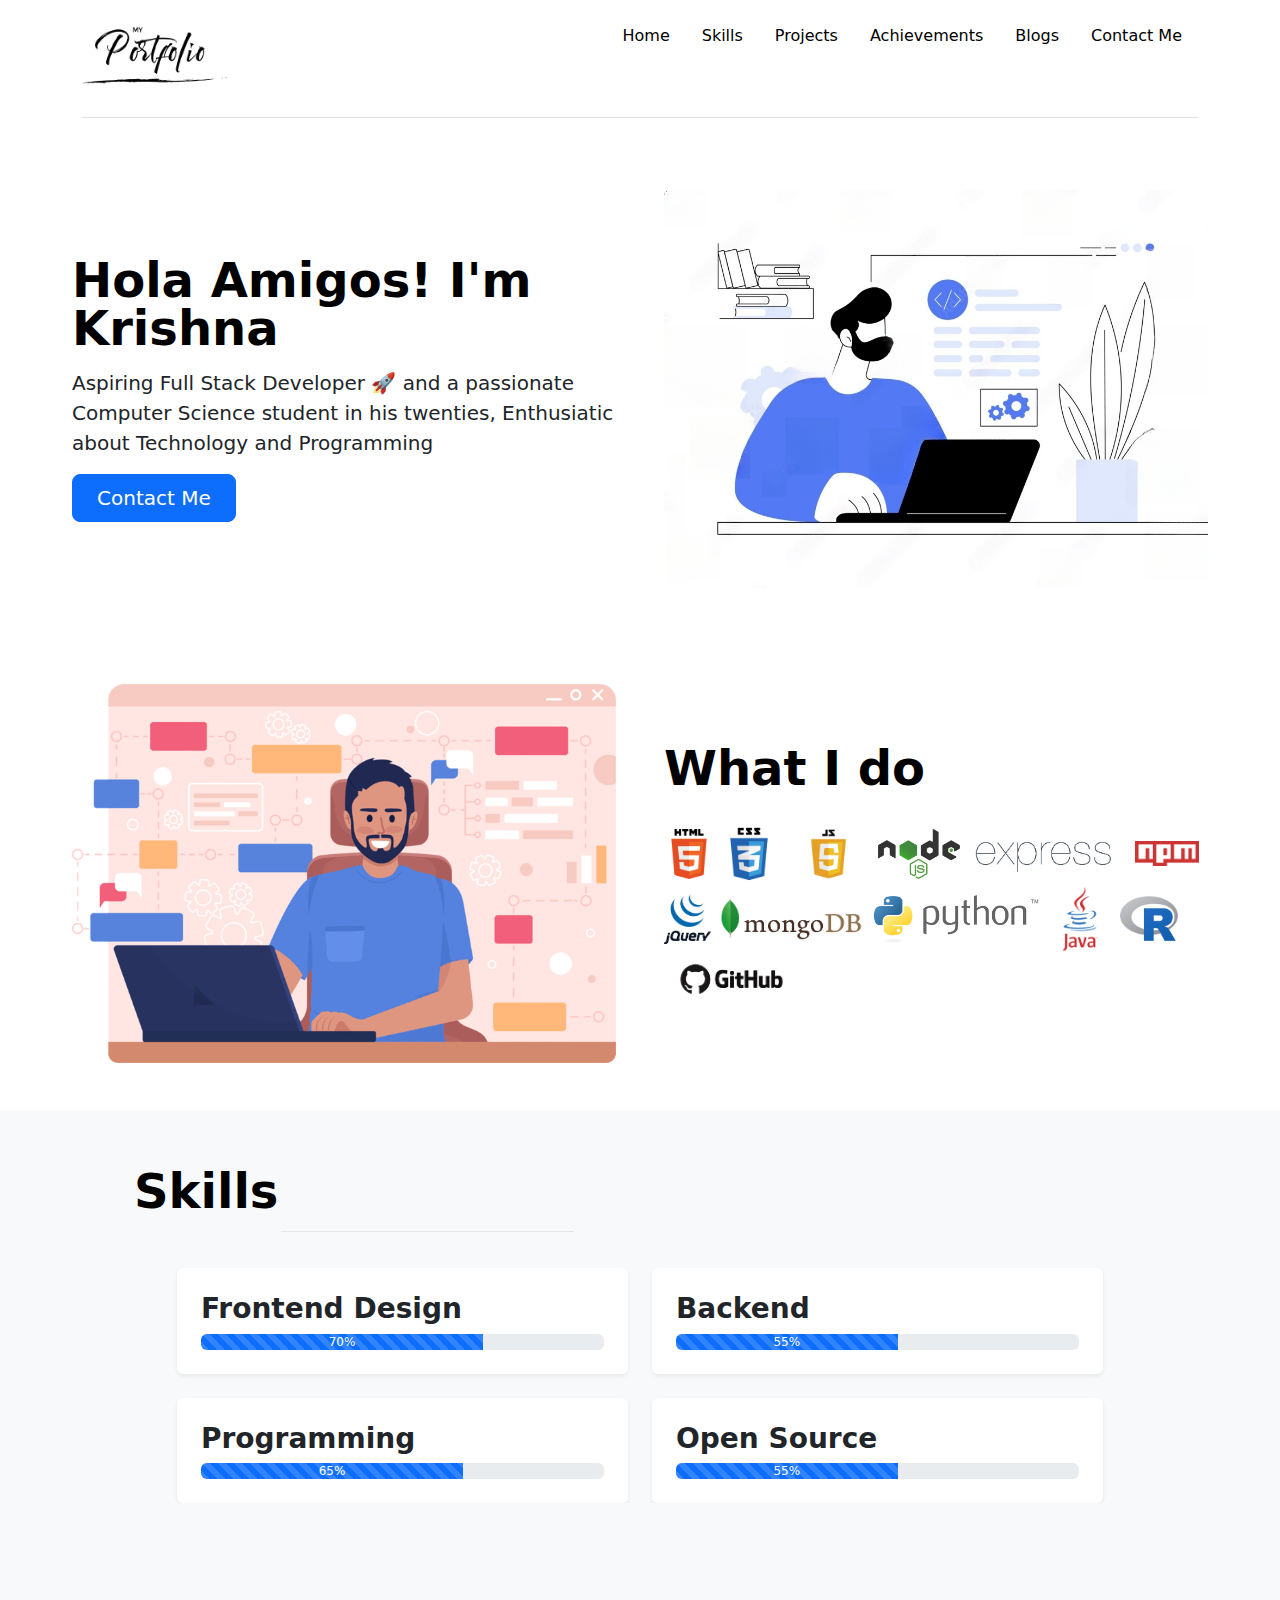
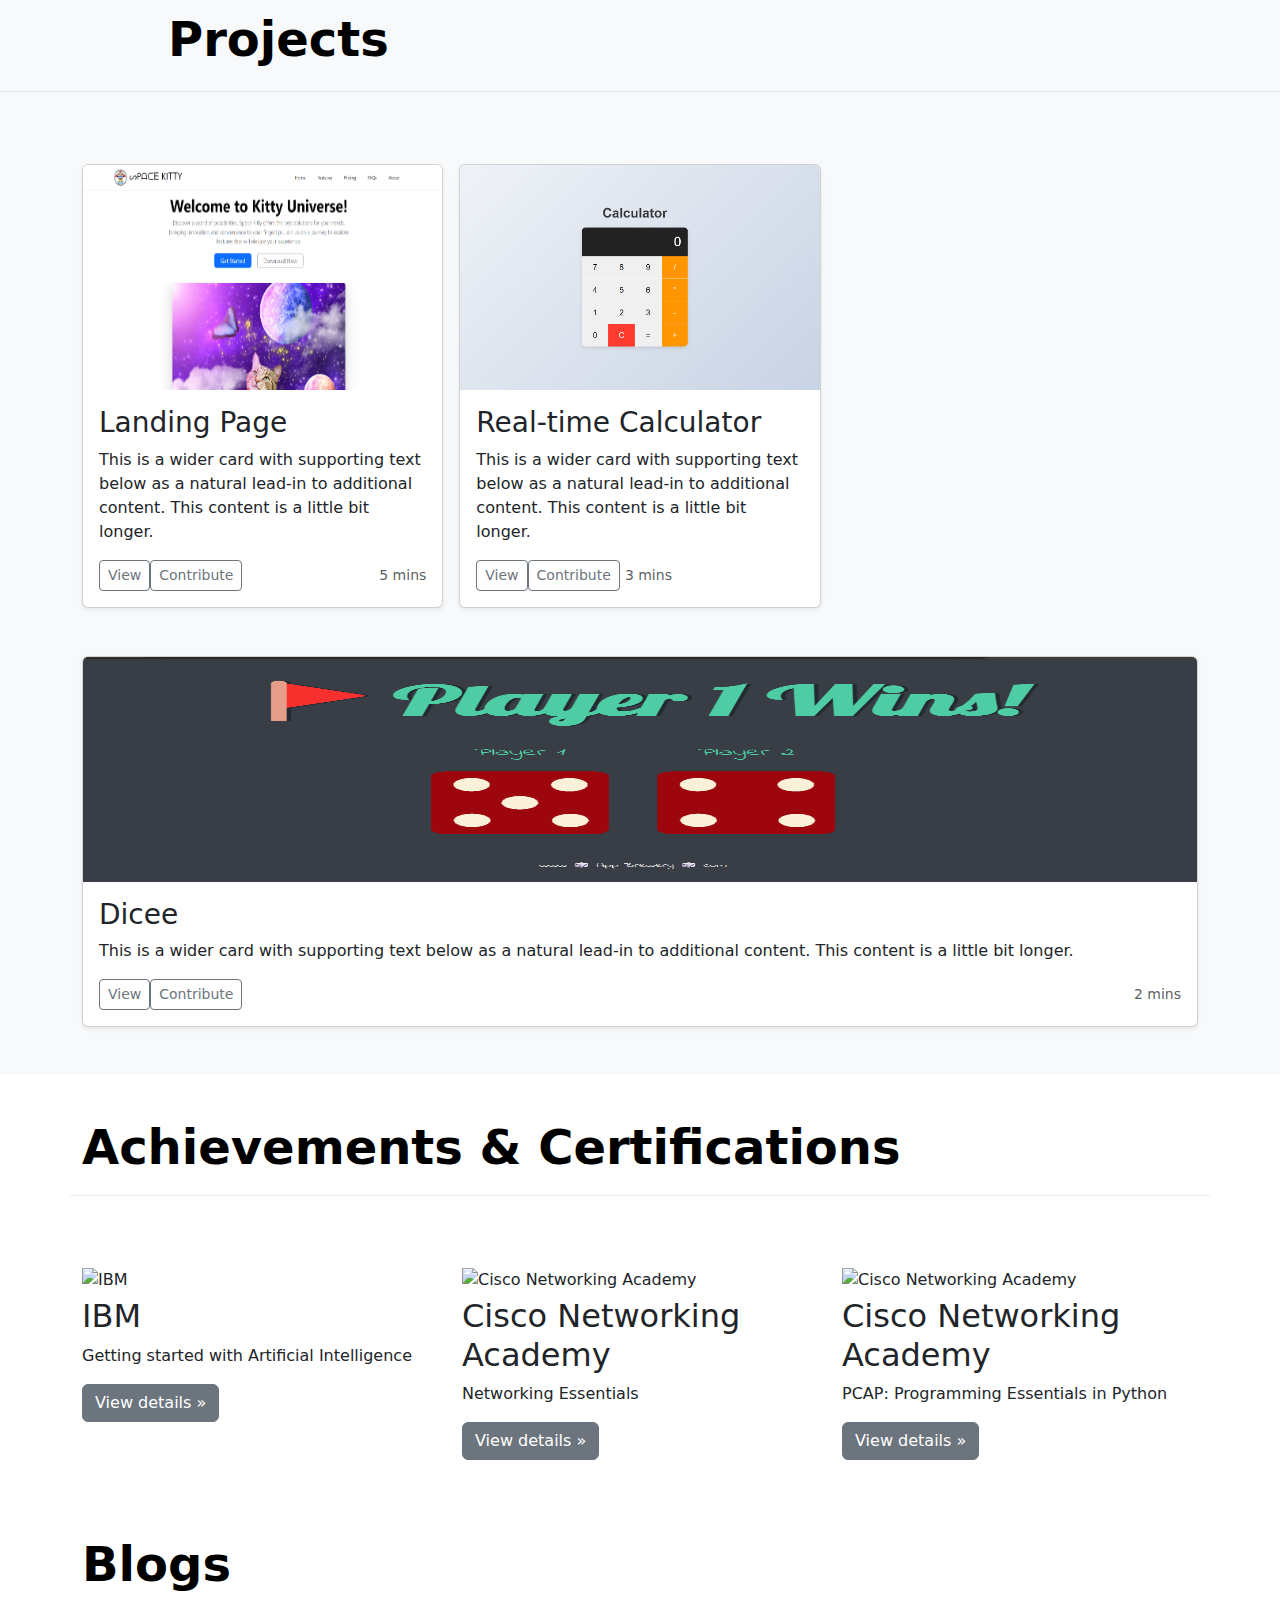
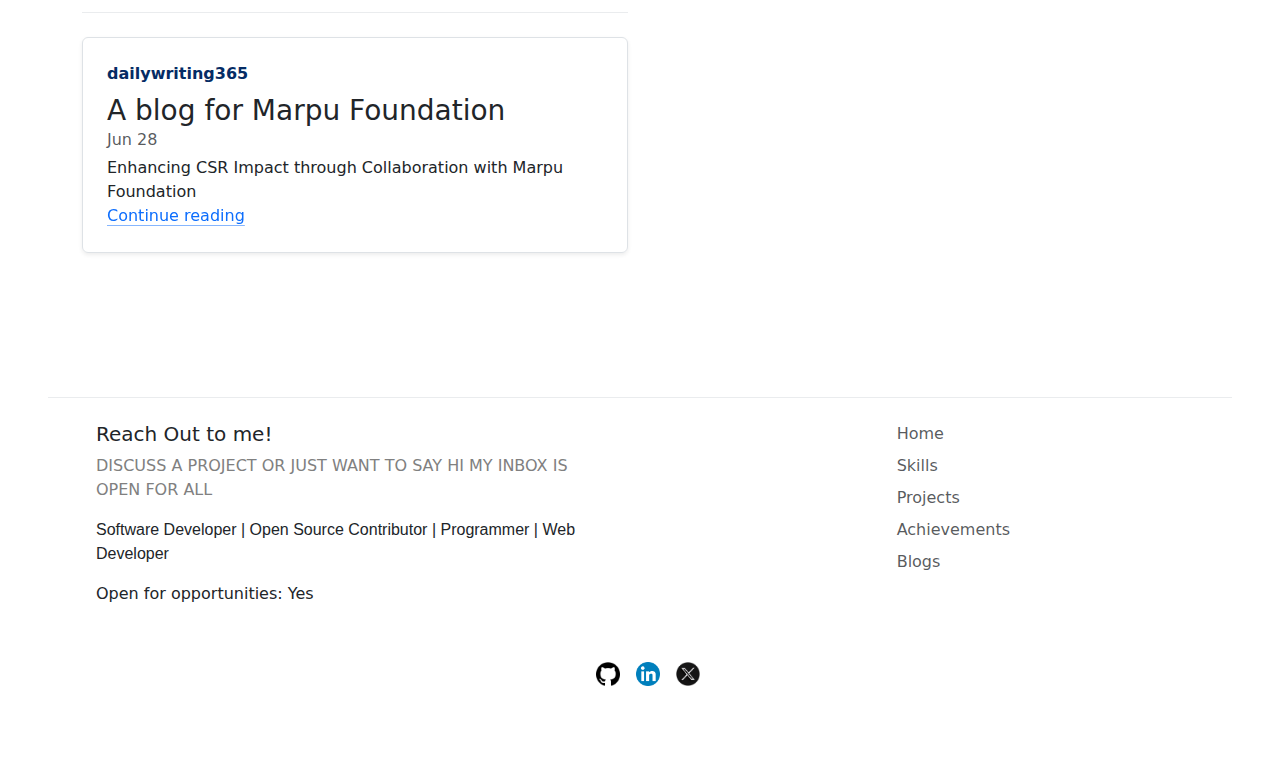
==== index.html @ 95e71a25 "Add files via upload" ====
<!DOCTYPE html>
<html lang="en">
    <head>
        <meta charset="UTF-8">
        <meta name="viewport" content="width=device-width, initial-scale=1.0">
        <title>Portfolio</title>
        <link href="https://cdn.jsdelivr.net/npm/bootstrap@5.3.3/dist/css/bootstrap.min.css" rel="stylesheet" integrity="sha384-QWTKZyjpPEjISv5WaRU9OFeRpok6YctnYmDr5pNlyT2bRjXh0JMhjY6hW+ALEwIH" crossorigin="anonymous">
        <link rel="stylesheet" href="styles.css">
        <link rel="stylesheet" href="https://unpkg.com/bs-brain@2.0.4/components/skills/skill-1/assets/css/skill-1.css">
</head>
<body>
    <!-- Header  contact me SEE MY RESUME -->
    <div class="container">
        <header class="d-flex flex-wrap justify-content-center py-3 mb-4 border-bottom">
          <a href="/" class="d-flex align-items-center mb-3 mb-md-0 me-md-auto link-body-emphasis text-decoration-none">
            <!-- <svg class="bi me-2" width="40" height="32"><use xlink:href="assets/"></use></svg> -->
            <img class="bi me-2 portfolio" width="145" height="85" src="assets/download.png" alt="">
            <!-- <span class="fs-4">Krishna Chaitanya</span> -->
          </a>
    
          <ul class="nav nav-pills">
            <li class="nav-item"><a href="#" class="nav-link" aria-current="page" style="color: black;">Home</a></li>
            <li class="nav-item"><a href="#Skills" class="nav-link"  style="color: black;">Skills</a></li>
            <li class="nav-item"><a href="#Projects" class="nav-link"  style="color: black;">Projects</a></li>
            <li class="nav-item"><a href="#Achievements" class="nav-link"  style="color: black;">Achievements</a></li>
            <li class="nav-item"><a href="#Blogs" class="nav-link"  style="color: black;">Blogs</a></li>
            <li class="nav-item"><a href="#Footer" class="nav-link"  style="color: black;">Contact Me</a></li>

          </ul>
        </header>
      </div>
    
    <!-- Intro -->
    <div class="row flex-lg-row-reverse align-items-center g-5 py-0 m-5 mt-0">
      <div class="col-10 col-sm-8 col-lg-6">
        <img src="assets/1000_F_599337634_scSPGiEKn1aaDpLxeMdJKP1WFZZHC1vS-transformed.jpeg" class="d-block mx-lg-auto img-fluid" alt="Bootstrap Themes" width="700" height="500" loading="lazy">
      </div>
      <div class="col-lg-6">
        <h1 class="display-5 fw-bold text-body-emphasis lh-1 mb-3"> Hola Amigos! I'm Krishna </h1>
        <p class="lead">Aspiring Full Stack Developer 🚀 and a passionate Computer Science student in his twenties, Enthusiatic about Technology and Programming  </p>
        <div class="d-grid gap-2 d-md-flex justify-content-md-start">
          <a href="#Footer"><button type="button" class="btn btn-primary btn-lg px-4 me-md-2" >Contact Me</button></a>
         <a href="resume.html"></a> 
        </div>
      </div>
    </div>

    <!-- What I do -->
    <div class="row flex-lg-row align-items-center g-5 py-0 m-5 mt-0 " id="Skills" >
      <div class="col-10 col-sm-8 col-lg-6">
        <img src="assets/Workday-Adaptive-planning.png" class="d-block mx-lg-auto img-fluid" alt="Bootstrap Themes" width="700" height="500" loading="lazy">
      </div>
      <div class="col-lg-6">
        <h1 class="display-5 fw-bold text-body-emphasis lh-1 mb-3"> What I do</h1>
        <!-- <p class="lead">Aspiring Full Stack Developer 🚀 and a passionate Computer Science student in his twenties, Enthusiatic about Technology and Programming  </p> -->
        <div class="d-grid gap-2 d-md-flex justify-content-md-start">
          <!-- <button type="button" class="btn btn-primary btn-lg px-4 me-md-2">Contact Me</button> -->
           <div class="webs mt-3"> 
            <img width="" height="50" src="assets/HTML5_logo_and_wordmark.svg.png" alt="">
            <img width="" height="60" src="assets/css3-logo-png-transparent.png" alt="">
            <img width="" height="50" src="assets/JavaScript-Logo.png" alt="">
            <img width="" height="50" src="assets/nodejs-1-logo-png-transparent.png" alt="">
            <img width="" height="50" src="assets/Expressjs.png" alt="">
            <img width="" height="25"  src="assets/1200px-Npm-logo.svg.png" alt="">
            <img width="" height="50" src="assets/jquery-original-wordmark-icon-485x512-7kn0h2yt.png" alt="">
            <img width="" height="50" src="assets/mongo-db-consultants-software.png" alt="">
            <img height="50" src="assets/Python_logo_and_wordmark.svg.png" alt="">
            <img height="70" src="assets/java-logo-1.png" alt="">
            <img height="45" src="assets/R_logo.svg.png" alt="">
            <img height="50" src="assets/pngimg.com - github_PNG65.png" alt="">
            
           </div>
          <!-- <button type="button" class="btn btn-outline-secondary btn-lg px-4"> See My Resume</button> -->
        </div>
      </div>
    </div>


    <!-- Skills -->
    <section class="bsb-skill-1 bg-light py-2 py-md-5">
      <div class="container" style="padding-bottom: 20px;">
        <div class="row flex-lg-row align-items-center g-2 py-0 m-5 mt-0 mb-0">
          <div class="col-12 col-md-10 col-lg-8 col-xl-7 col-xxl-6 mb-0 py-md-0">
            <h2 class="display-5 fw-bold text-body-emphasis lh-1 mb-0">Skills</h2>
            <hr class="w-50 mx-auto mb-3 mb-xl-9 border-dark-subtle">
          </div>
        </div>  
      </div>
    
      <div class="container overflow-hidden">
        <div class="row justify-content-xl-center gy-3 gy-sm-4">
          <div class="col-12 col-sm-6 col-xl-5">
            <div class="bg-white rounded shadow-sm p-3 p-md-4 p-xxl-5 m-0">
              <h3 class="fw-bold mb-2">Frontend Design</h3>
              <div class="progress">
                <div class="progress-bar progress-bar-striped progress-bar-animated" role="progressbar" aria-label="Frontend Design" aria-valuenow="85" aria-valuemin="0" aria-valuemax="100" style="width: 70%;">70%</div>
              </div>
            </div>
          </div>
          <div class="col-12 col-sm-6 col-xl-5">
            <div class="bg-white rounded shadow-sm p-3 p-md-4 p-xxl-5">
              <h3 class="fw-bold mb-2">Backend</h3>
              <div class="progress">
                <div class="progress-bar progress-bar-striped progress-bar-animated" role="progressbar" aria-label="Backend" aria-valuenow="75" aria-valuemin="0" aria-valuemax="100" style="width: 55%;">55%</div>
              </div>
            </div>
          </div>
          <div class="col-12 col-sm-6 col-xl-5">
            <div class="bg-white rounded shadow-sm p-3 p-md-4 p-xxl-5">
              <h3 class="fw-bold mb-2">Programming</h3>
              <div class="progress">
                <div class="progress-bar progress-bar-striped progress-bar-animated" role="progressbar" aria-label="Programming" aria-valuenow="65" aria-valuemin="0" aria-valuemax="100" style="width: 65%;">65%</div>
              </div>
            </div>
          </div>
          <div class="col-12 col-sm-6 col-xl-5">
            <div class="bg-white rounded shadow-sm p-3 p-md-4 p-xxl-5">
              <h3 class="fw-bold mb-2">Open Source</h3>
              <div class="progress">
                <div class="progress-bar progress-bar-striped progress-bar-animated" role="progressbar" aria-label="Open Source" aria-valuenow="95" aria-valuemin="0" aria-valuemax="100" style="width: 55%;">55%</div>
              </div>
            </div>
          </div>
        </div>
      </div>
    </section>
    
    <!-- projects -->
    <section class="bg-light py-2 py-md-5 " id="Projects">
      <h2 class="mt-3 mb-2 display-5 fw-bold text-body-emphasis lh-1 px-5" style="margin-left: 120px; padding-bottom: 20px;">Projects</h2>
      <hr class="w-30 mx-auto mt-2 mb-0 mb-xl-4 border-dark-subtle">
      
      <div class="container">
        <div class="row row-cols-1 row-cols-sm-2 row-cols-md-3 g-3 py-5">
          <div class="col">
            <div class="card shadow-sm">
              <img class="bd-placeholder-img card-img-top" width="100%" height="225" role="img" src="assets/projs/Screenshot 2024-07-05 121305.png" alt="">
              <div class="card-body">
                <h3>Landing Page</h3>
                <p class="card-text">This is a wider card with supporting text below as a natural lead-in to additional content. This content is a little bit longer.</p>
                <div class="d-flex justify-content-between align-items-center">
                  <div class="btn-group">
                    <a href="https://spacekitty-landing-page.netlify.app/"> <button type="button" class="btn btn-sm btn-outline-secondary">View</button> </a>
                    <a href="https://github.com/Krishna-Chaitanya-007/codsoft_taskno2-Landing_page"> <button type="button" class="btn btn-sm btn-outline-secondary">Contribute</button> </a>
                  </div>
                  <small class="text-body-secondary">5 mins</small>
                </div>
              </div>
            </div>
          </div>
          <div class="col">
            <div class="card shadow-sm">
              <a href="https://real-time-calculator.netlify.app/"><img class="bd-placeholder-img card-img-top" width="100%" height="225" role="img" src="assets/projs/image.png" alt="Real-time Calculator"></a>
              <div class="card-body">
                <h3>Real-time Calculator</h3>
                <p class="card-text">This is a wider card with supporting text below as a natural lead-in to additional content. This content is a little bit longer.</p>
                <div class="btn-group">
                  <a href="https://real-time-calculator.netlify.app/"> <button type="button" class="btn btn-sm btn-outline-secondary">View</button> </a>
                  <a href="https://github.com/Krishna-Chaitanya-007/codsoft_taskno3-Calculator"> <button type="button" class="btn btn-sm btn-outline-secondary">Contribute</button> </a>
                </div>
                  <small class="text-body-secondary">3 mins</small>
                </div>
              </div>
            </div>
          </div>
          <div class="col">
            <div class="card shadow-sm">
              <img class="bd-placeholder-img card-img-top" width="100%" height="225" role="img" src="assets/projs/Screenshot 2024-07-05 112510.png" alt="">
              <div class="card-body">
                <h3>Dicee</h3>
                <p class="card-text">This is a wider card with supporting text below as a natural lead-in to additional content. This content is a little bit longer.</p>
                <div class="d-flex justify-content-between align-items-center">
                  <div class="btn-group">
                    <a href=" "> <button type="button" class="btn btn-sm btn-outline-secondary">View</button> </a>
                    <a href=" "> <button type="button" class="btn btn-sm btn-outline-secondary">Contribute</button> </a>
                  </div>
                  <small class="text-body-secondary">2 mins</small>
                </div>
              </div>
            </div>
          </div>
        </div>
      </div>
    </section>
    

    <!-- Achievements Certif --> 
    <div class="container marketing" id="Achievements">
      
      <!-- Three columns of text below the carousel -->
      <div class="row">
        
        <h2 class="mt-5 display-5 fw-bold text-body-emphasis lh-1 py-0 mb-0" style="margin-left: 0px; padding-bottom: 0px;">Achievements & Certifications</h2>
        <hr class="w-30 mx-auto mt-4 mb-0 mb-xl-4 border-dark-subtle">
        <div class="col-lg-4 mt-5">
          <img style="padding-top: 0px; margin-top: 0px; padding-bottom: 5px;" src="https://media.licdn.com/dms/image/D560BAQGiz5ecgpCtkA/company-logo_200_200/0/1688684715866/ibm_logo?e=1728518400&v=beta&t=SZey7a61uK4nIzdJZ-zNHNm0SDcbOPpmcTla2jY8ZLk" alt="IBM">
          <!-- <svg class="bd-placeholder-img rounded-circle" width="140" height="140" xmlns="http://www.w3.org/2000/svg" role="img" aria-label="Placeholder" preserveAspectRatio="xMidYMid slice" focusable="false"><title>Placeholder</title><rect width="100%" height="100%" fill="var(--bs-secondary-color)"></rect></svg> -->
          <h2 class="fw-normal"> IBM </h2>
          <p>Getting started with Artificial Intelligence </p>
          <p><a class="btn btn-secondary" href="https://www.credly.com/badges/36f420a1-34c4-44dd-b7e8-6b41c81ed5b0/public_url">View details »</a></p>
        </div><!-- /.col-lg-4 -->
        <div class="col-lg-4 mt-5">
          <img style="padding-bottom: 5px;" src="https://media.licdn.com/dms/image/C4E0BAQFgocdTGHthDA/company-logo_200_200/0/1630604808565/cisco_networking_academy1_logo?e=1728518400&v=beta&t=iGcMsdEmZy4N3aih1vKcomsFStlhPbGmHC-cjBwRuYA" alt="Cisco Networking Academy">
          <!-- <svg class="bd-placeholder-img rounded-circle" width="140" height="140" xmlns="http://www.w3.org/2000/svg" role="img" aria-label="Placeholder" preserveAspectRatio="xMidYMid slice" focusable="false"><title>Placeholder</title><rect width="100%" height="100%" fill="var(--bs-secondary-color)"></rect></svg> -->
          <h2 class="fw-normal">Cisco Networking Academy</h2>
          <p> Networking Essentials</p>
          <p><a class="btn btn-secondary" href="https://www.linkedin.com/in/kandikattu-krishna-chaitanya/details/certifications/1719301565296/single-media-viewer?type=DOCUMENT&profileId=ACoAAEMbU90BuEQ7mGwv11r_9IsSqaWXoSrqZ0w&lipi=urn%3Ali%3Apage%3Ad_flagship3_profile_view_base_certifications_details%3B8F4zcM5jQU60tGx5HxHwqw%3D%3D">View details »</a></p>
        </div><!-- /.col-lg-4 -->
        <div class="col-lg-4 mt-5">
          <img style="padding-bottom: 5px;" src="https://media.licdn.com/dms/image/C4E0BAQFgocdTGHthDA/company-logo_200_200/0/1630604808565/cisco_networking_academy1_logo?e=1728518400&v=beta&t=iGcMsdEmZy4N3aih1vKcomsFStlhPbGmHC-cjBwRuYA" alt="Cisco Networking Academy">
          <!-- <svg class="bd-placeholder-img rounded-circle" width="140" height="140" xmlns="http://www.w3.org/2000/svg" role="img" aria-label="Placeholder" preserveAspectRatio="xMidYMid slice" focusable="false"><title>Placeholder</title><rect width="100%" height="100%" fill="var(--bs-secondary-color)"></rect></svg> -->
          <h2 class="fw-normal"> Cisco Networking Academy</h2>
          <p> PCAP: Programming Essentials in Python </p>
          <p><a class="btn btn-secondary mb-3" href="https://www.linkedin.com/in/kandikattu-krishna-chaitanya/details/certifications/1719301332832/single-media-viewer?type=DOCUMENT&profileId=ACoAAEMbU90BuEQ7mGwv11r_9IsSqaWXoSrqZ0w&lipi=urn%3Ali%3Apage%3Ad_flagship3_profile_view_base_certifications_details%3B8F4zcM5jQU60tGx5HxHwqw%3D%3D">View details »</a></p>
        </div><!-- /.col-lg-4 -->
      </div><!-- /.row -->
  
  </div>
    
    <!-- Blogs -->
    <main class="container" id="Blogs">
    
      <div class="row mb-2">
        <div class="col-md-6">

          <h2 class="mt-5 display-5 fw-bold text-body-emphasis lh-1 py-0 mb-0" style="margin-left: 0px; padding-bottom: 0px;">Blogs</h2>
          <hr class="w-30 mx-auto mt-4 mb-0 mb-xl-4 border-dark-subtle">

          <div class="row g-0 border rounded overflow-hidden flex-md-row mb-4 shadow-sm h-md-250 position-relative">
            <div class="col p-4 d-flex flex-column position-static">
              <strong class="d-inline-block mb-2 text-primary-emphasis"> dailywriting365</strong>
              <h3 class="mb-0">A blog for Marpu Foundation</h3>
              <div class="mb-1 text-body-secondary">Jun 28</div>
              <p class="card-text mb-auto"> Enhancing CSR Impact through Collaboration with Marpu Foundation</p>
              <a href="https://dailywriting365.wordpress.com/2024/06/28/enhancing-csr-impact-through-collaboration-with-marpu-foundation/" class="icon-link gap-1 icon-link-hover stretched-link">
                Continue reading
                <svg class="bi"><use xlink:href="#chevron-right"></use></svg>
              </a>
            </div>
           
          </div>
        </div>
      </div>
    </main>

    
    <!-- Reachout -->
    <!-- <div class="container"> -->
      <footer class="py-5 m-5 mb-0" id="Footer">
        <hr class="w-30 mx-auto mt-4 mb-5 mb-xl-4 border-dark-subtle">
        <div class="row">
          <div class="col-md-5 offset-md-1 mb-3 m-5 my-0">
            <form>
              <h5>Reach Out to me! </h5>
            <p style="color: grey;"> DISCUSS A PROJECT OR JUST WANT TO SAY HI MY INBOX IS OPEN FOR ALL</p>
            <p style="font-family: Arial, Helvetica, sans-serif; ">Software Developer | Open Source Contributor | Programmer | Web Developer </p>
              <p>Open for opportunities: Yes</p>

            </form>
          </div>
          <div class="col-6 col-md-2 mb-3">
            <h5></h5>
            <ul class="nav flex-column">
              <li class="nav-item mb-2"><a href="#" class="nav-link p-0 text-body-secondary"></a></li>
              <li class="nav-item mb-2"><a href="#" class="nav-link p-0 text-body-secondary"></a></li>
              <li class="nav-item mb-2"><a href="#" class="nav-link p-0 text-body-secondary"></a></li>
              <li class="nav-item mb-2"><a href="#" class="nav-link p-0 text-body-secondary"></a></li>
              <li class="nav-item mb-2"><a href="#" class="nav-link p-0 text-body-secondary"></a></li>
            </ul>
          </div> 
    
          <div class="col-6 col-md-2 mb-3">
            
            <ul class="nav flex-column m-5 my-0">
              <li class="nav-item mb-2"><a href="#" class="nav-link p-0 text-body-secondary">Home</a></li>
              <li class="nav-item mb-2"><a href="#Skills" class="nav-link p-0 text-body-secondary">Skills</a></li>
              <li class="nav-item mb-2"><a href="#Projects" class="nav-link p-0 text-body-secondary">Projects</a></li>
              <li class="nav-item mb-2"><a href="#Achievements" class="nav-link p-0 text-body-secondary">Achievements</a></li>
              <li class="nav-item mb-2"><a href="#Blogs" class="nav-link p-0 text-body-secondary">Blogs</a></li>

            </ul>
          </div>

         
          </div>
        </div>
    
        <div class="d-flex flex-column flex-sm-row justify-content-between py-4 myborder-top mb-0 my-0">
          <p></p>
          <ul class="list-unstyled d-flex">
            <li class="ms-3"><a class="link-body-emphasis" href="https://github.com/Krishna-Chaitanya-007/"><img class="bi" width="24" height="24" src="assets/projs/25231.png" alt=""></a></li>
            
            <li class="ms-3"><a class="link-body-emphasis" href="https://www.linkedin.com/in/kandikattu-krishna-chaitanya/"><img  class="bi" width="24" height="24" src="assets/projs/LinkedIn_icon_circle.svg.png" alt=""></a></li>

            <li class="ms-3"><a class="link-body-emphasis" href="https://x.com/weakaslight?t=OPskxXtM7OvuUbVd2O_QRA&s=09"><img  class="bi" width="24" height="24" src="assets/projs/twitter-brand-new-logo-3-d-with-new-x-shaped-graphic-of-the-world-s-most-popular-social-media-free-png.webp" alt=""></li>
           
            <!-- <li class="ms-3"><a class="link-body-emphasis" href="#"><svg class="bi" width="24" height="24"><use xlink:href="#facebook"></use></svg></a></li> -->



          </ul>
        </div>
      </footer>
    <!-- </div> -->

    
     <script src="index.js"></script>
</body>
</html>
---- styles.css ----
.portfolio{
    padding: 0;
    margin: 0;
    box-sizing: border-box;
}
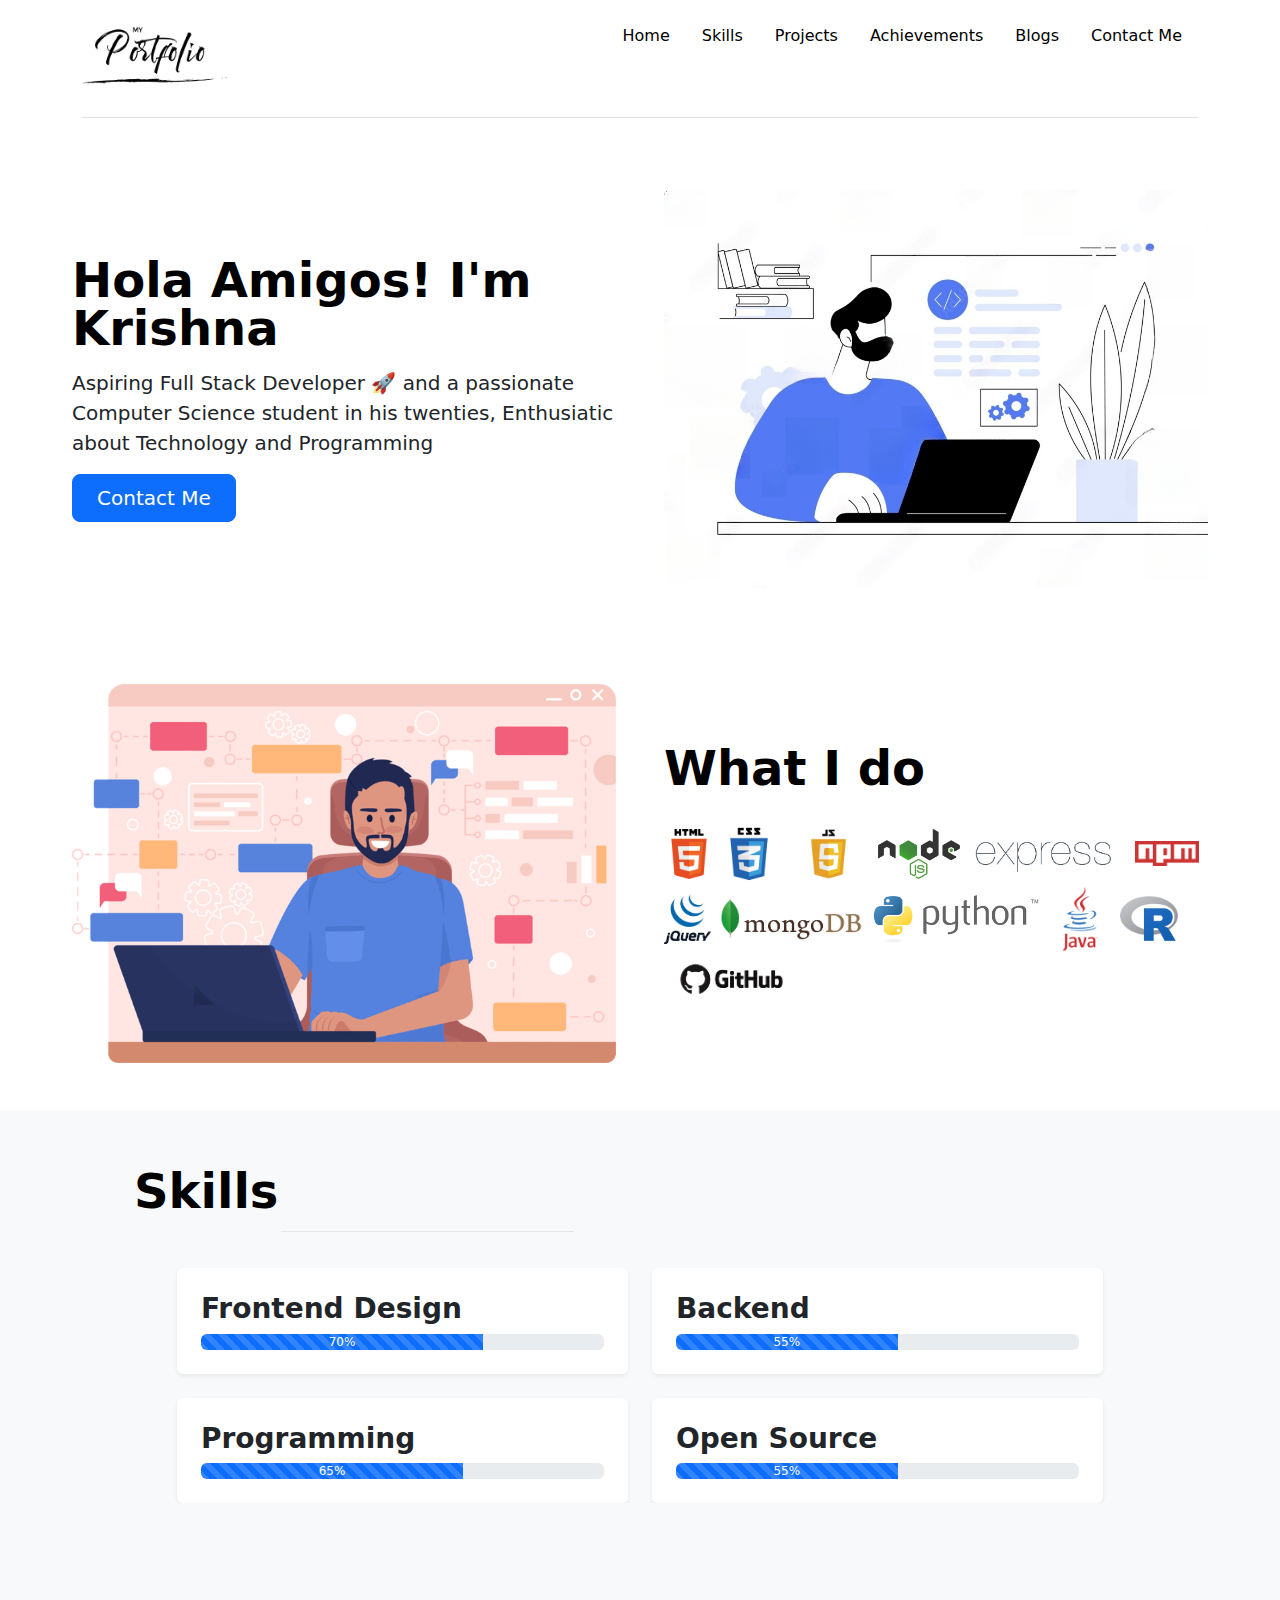
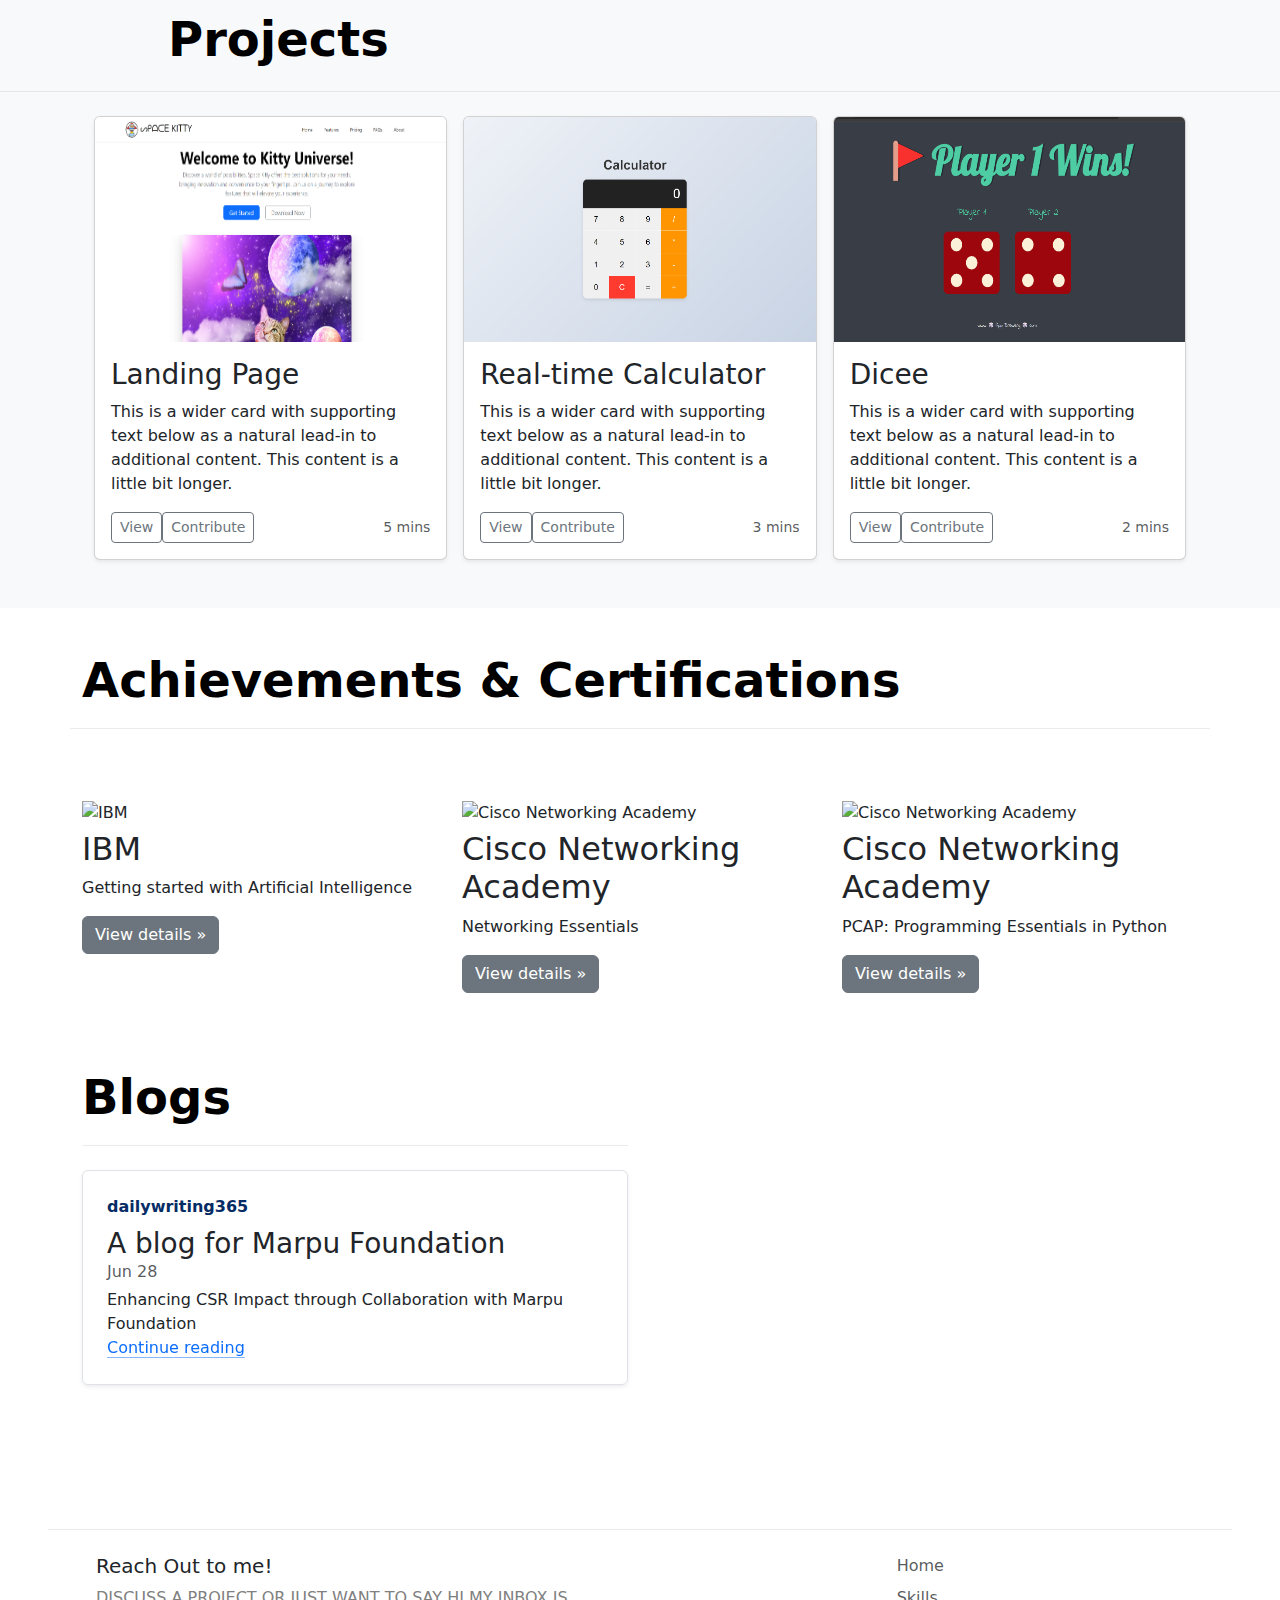
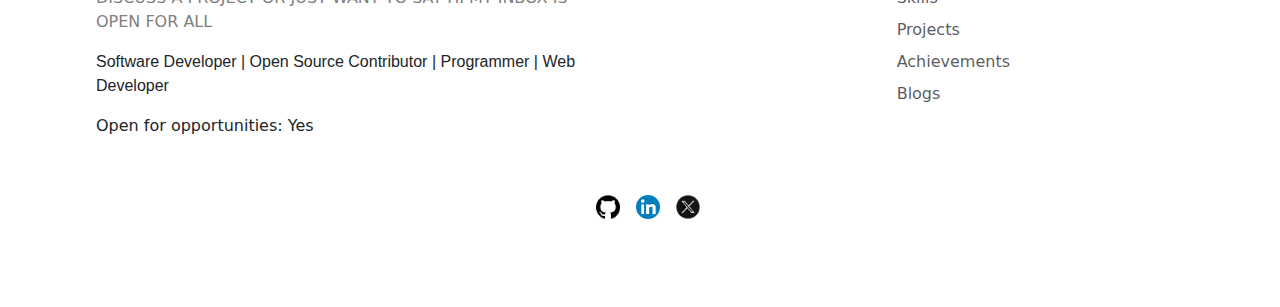
==== commit 62425609: "Fix resize issue index.html" ====
--- a/index.html
+++ b/index.html
@@ -131,7 +131,7 @@
       <hr class="w-30 mx-auto mt-2 mb-0 mb-xl-4 border-dark-subtle">
       
       <div class="container">
-        <div class="row row-cols-1 row-cols-sm-2 row-cols-md-3 g-3 py-5">
+        <!-- <div class="row row-cols-1 row-cols-sm-2 row-cols-md-3 g-3 py-5">
           <div class="col">
             <div class="card shadow-sm">
               <img class="bd-placeholder-img card-img-top" width="100%" height="225" role="img" src="assets/projs/Screenshot 2024-07-05 121305.png" alt="">
@@ -150,7 +150,7 @@
           </div>
           <div class="col">
             <div class="card shadow-sm">
-              <a href="https://real-time-calculator.netlify.app/"><img class="bd-placeholder-img card-img-top" width="100%" height="225" role="img" src="assets/projs/image.png" alt="Real-time Calculator"></a>
+              <img class="bd-placeholder-img card-img-top" width="100%" height="225" role="img" src="assets/projs/image.png" alt="Real-time Calculator">
               <div class="card-body">
                 <h3>Real-time Calculator</h3>
                 <p class="card-text">This is a wider card with supporting text below as a natural lead-in to additional content. This content is a little bit longer.</p>
@@ -162,10 +162,48 @@
                 </div>
               </div>
             </div>
-          </div>
+          </div> -->
+
+          <div class="container">
+
+            <div class="row row-cols-1 row-cols-sm-2 row-cols-md-3 g-3">
+               <div class="col">
+            <div class="card shadow-sm">
+              <img class="bd-placeholder-img card-img-top" width="100%" height="225" role="img" src="assets/projs/Screenshot 2024-07-05 121305.png" alt="">
+              <div class="card-body">
+                <h3>Landing Page</h3>
+                <p class="card-text">This is a wider card with supporting text below as a natural lead-in to additional content. This content is a little bit longer.</p>
+                <div class="d-flex justify-content-between align-items-center">
+                  <div class="btn-group">
+                    <a href="https://spacekitty-landing-page.netlify.app/"> <button type="button" class="btn btn-sm btn-outline-secondary">View</button> </a>
+                    <a href="https://github.com/Krishna-Chaitanya-007/codsoft_taskno2-Landing_page"> <button type="button" class="btn btn-sm btn-outline-secondary">Contribute</button> </a>
+                  </div>
+                  <small class="text-body-secondary">5 mins</small>
+                </div>
+              </div>
+            </div>
+          </div>
+              <div class="col">
+                <div class="card shadow-sm">
+                  <img class="bd-placeholder-img card-img-top" width="100%" height="225" role="img" src="assets/projs/image.png" alt="Real-time Calculator">
+                  <div class="card-body">
+                    <h3>Real-time Calculator</h3>
+                    <p class="card-text">This is a wider card with supporting text below as a natural lead-in to additional content. This content is a little bit longer.</p>
+                   <div class="d-flex justify-content-between align-items-center">   
+                    <div class="btn-group">
+                      <a href="https://real-time-calculator.netlify.app/"> <button type="button" class="btn btn-sm btn-outline-secondary">View</button> </a>
+                      <a href="https://github.com/Krishna-Chaitanya-007/codsoft_taskno3-Calculator"> <button type="button" class="btn btn-sm btn-outline-secondary">Contribute</button> </a>
+                    </div>
+                      <small class="text-body-secondary">3 mins</small>
+                    </div>
+                  </div>
+                </div>
+              </div>
+          
+        
           <div class="col">
             <div class="card shadow-sm">
-              <img class="bd-placeholder-img card-img-top" width="100%" height="225" role="img" src="assets/projs/Screenshot 2024-07-05 112510.png" alt="">
+              <img class="bd-placeholder-img card-img-top" height="225" role="img" src="assets/projs/Screenshot 2024-07-05 112510.png" alt="">
               <div class="card-body">
                 <h3>Dicee</h3>
                 <p class="card-text">This is a wider card with supporting text below as a natural lead-in to additional content. This content is a little bit longer.</p>
@@ -179,6 +217,7 @@
               </div>
             </div>
           </div>
+
         </div>
       </div>
     </section>
@@ -306,4 +345,4 @@
     
      <script src="index.js"></script>
 </body>
-</html>+</html>
